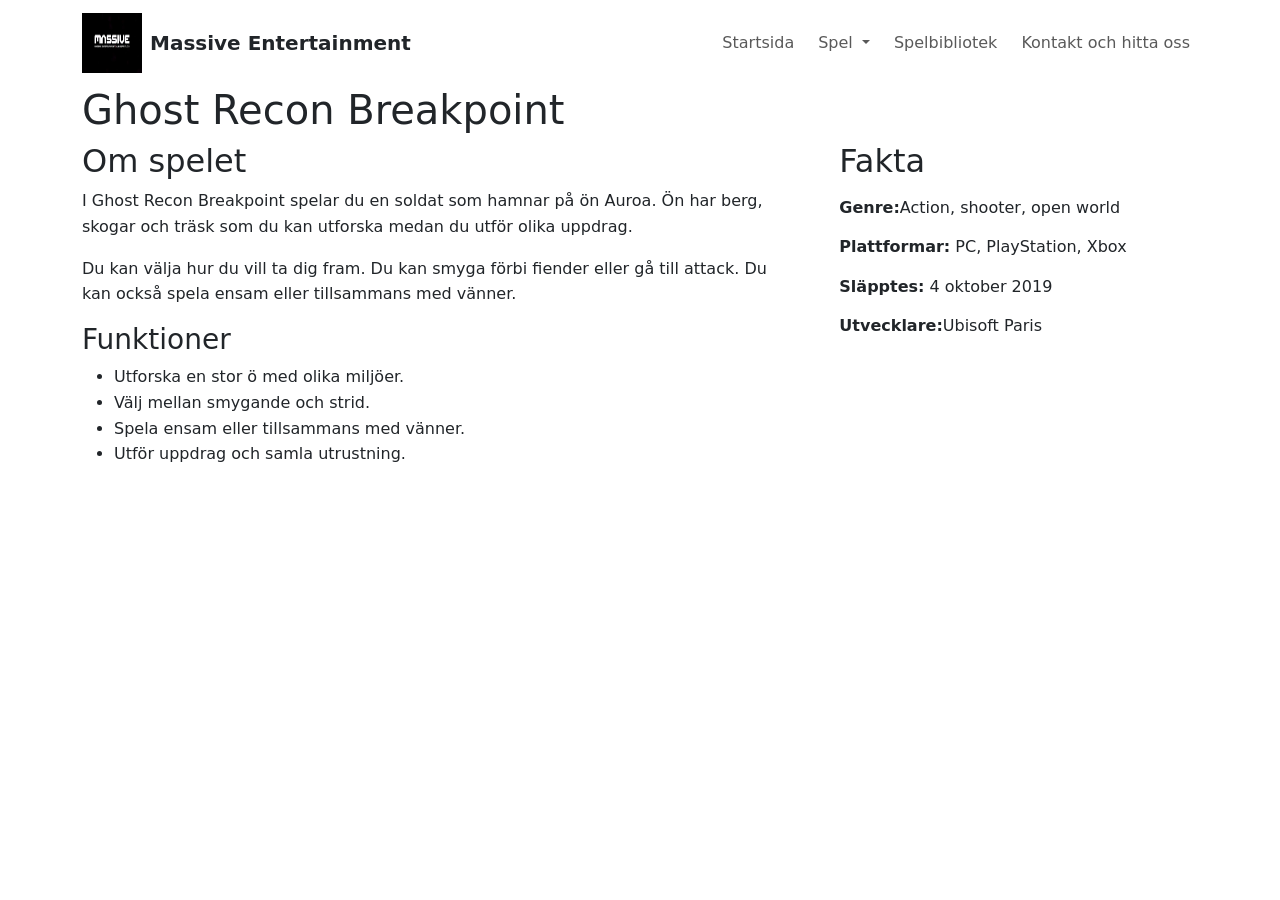
==== Ghost-recon.html @ 5711c76d "Faktainnehåll för ghost" ====
<!DOCTYPE html>
<html lang="sv">
<head>
    <meta charset="UTF-8">
    <meta name="viewport" content="width=device-width, initial-scale=1.0">
    <title>Ghost Recon Breakpoint - Massive Entertainment</title>

    <meta name="description" content="Läs om Ghost Recon Breakpoint, ett actionspel med en stor ö att utforska.">

    <link rel="stylesheet" href="bootstrap-5.3.8-dist/css/bootstrap.min.css">
    <link rel="stylesheet" href="style/style.css">

    <script src="bootstrap-5.3.8-dist/js/bootstrap.bundle.min.js" defer></script>
</head>
<body>
    <!-- Meny / Zelal-->
    <a class="skip-link" href="#innehåll">Hoppa till innehållet</a>

    <header>
        <nav class="navbar navbar-expand-md sticky-top site-nav">
            <div class="container">

                <a class="navbar-brand logga d-flex align-items-center gap-2" href="index.html">
                    <img src="images/Massiveentertainmentlogo.jpg" 
                    alt=""
                    width="60"
                    height="60">
                    Massive Entertainment
                </a>

                <button class="navbar-toggler"
                type="button"
                data-bs-toggle="collapse"
                data-bs-target="#huvudmeny"
                aria-controls="huvudmeny"
                aria-expanded="false"
                aria-label="Visa eller dölj menyn">

                <span class="navbar-toggler-icon"></span>
                </button>

                <div class="collapse navbar-collapse" id="huvudmeny">
                    <ul class="navbar-nav meny ms-auto align-items-md-center gap-2">

                        <li class="nav-item">
                            <a class="nav-link" href="index.html">Startsida</a>
                        </li>

                        <li class="nav-item dropdown">
                            <a class="nav-link dropdown-toggle" 
                            href="#"
                            role="button"
                            data-bs-target="dropdown"
                            aria-expanded="false">
                            Spel
                        </a>

                        <ul class="dropdown-menu">
                            <li>
                                <a class="dropdown-item" href="March-of-giants.html">
                                    March of Giants
                                </a>
                            </li>

                            <li>
                                <a class="dropdown-item" href="Splinter-cell.html">
                                    Splinter Cell
                                </a>
                            </li>

                            <li>
                                <a class="dropdown-item active" 
                                aria-current="page"
                                href="Ghost-recon.html">
                                Ghost Recon Breakpoint
                            </a>
                            </li>

                            <li>
                                <a class="dropdown-item" href="Thedivision2.html">
                                    The Division 2
                                </a>
                            </li>

                        </ul>
                        </li>

                        <li class="nav-item">
                            <a class="nav-link" href="tabell.html">Spelbibliotek</a>
                        </li>

                        <li class="nav-item">
                            <a class="nav-link" href="kontakt.html">Kontakt och hitta oss</a>
                        </li>

                    </ul>

                </div>
            </div>

        </nav>
    </header>

    <!-- Huvudinnehåll / Zelal -->
    <main id="innehåll" class="container">

        <h1>Ghost Recon Breakpoint</h1>

        <im class="spel-banner" 
        src="images/ghost-recon.svg" 
        alt="Illustration för Ghost Recon Breakpoint"
        width="1280"
        height="720">

        <div class="spel-layout">

            <section aria-labelledby="om-spelet">

                <h2 id="om-spelet">Om spelet</h2>

                <p>
                    I Ghost Recon Breakpoint spelar du en soldat som hamnar på ön Auroa. Ön har berg, skogar och träsk som du kan utforska medan du utför olika uppdrag.
                </p>

                <p>
                    Du kan välja hur du vill ta dig fram. Du kan smyga förbi fiender eller gå till attack. Du kan också spela ensam eller tillsammans med vänner.
                </p>

                <h3>Funktioner</h3>

                <ul>
                    <li>Utforska en stor ö med olika miljöer.</li>
                    <li>Välj mellan smygande och strid.</li>
                    <li>Spela ensam eller tillsammans med vänner.</li>
                    <li>Utför uppdrag och samla utrustning.</li>
                </ul>
            </section>

            <aside aria-labelledby="fakta-rubrik">

                <h2 id="fakta-rubrik">Fakta</h2>

                <ul class="fakta">
                    <li><strong>Genre:</strong>Action, shooter, open world</li>
                    <li><strong>Plattformar:</strong> PC, PlayStation, Xbox</li>
                    <li><strong>Släpptes:</strong> 4 oktober 2019</li>
                    <li><strong>Utvecklare:</strong>Ubisoft Paris</li>
                </ul>

            </aside>
        </div>

    </main>
</body>
</html>
---- style/style.css ----
/* Basfärg och färg för dark mode /Johan */
:root {
    --accent: blue;
    --kort-bg: white;
    --kant: white;
    --hero-text: white;
    --kort-skugga: rgb(7, 1, 85);
    --rundning: 10px;
    --luft: 40px;
}

@media (prefers-color-scheme: dark) {
    :root{
        color-scheme: dark;
        --accent: lightblue;
        --kort-bg: black;
        --kant: rgb(48, 42, 42);
        --kort-skugga: rgb(29, 52, 73);

        --bs-body-bg: black;
        --bs-body-color: white;
        --bs-emphasis-color: white;
        --bs-emphasis-color-rgb: 255, 255, 255;
        --bs-secondary-color: rgb(212, 198, 198);
        --bs-border-color-translucent: rgb(110, 110, 110);
        --bs-tertiary-bg: rgb(26, 26, 48);
        --bs-link-color-rbg: 77, 191, 255;
        --bs-link-hover-color-rbg: 128, 209, 255;
    }
}

body {
    line-height: 1.6;
}
section{
    margin-bottom: var(--luft);
}
.card{
    --bs-card-bg: var(--kort-bg);
}

/* Menyn hoppar ner om man förminskar skärmen/ använder den på mobilen /Alexander */
nav{
    flex-wrap: wrap;
    align-items: center;
}

/* Loggan och Massive entertainment texten /Alexander */
.logga{
    display: flex;
    align-items: center;
    gap: 0.5rem;
    font-weight: 700;
    text-decoration: none;
    color: inherit;
}

/* Texten i menyn har inget understreck /Alexander */
.meny a{
    text-decoration: none;
}

/* Css till footern / Norali */
.sidfot {
  border-top: 1px solid var(--kant);
  padding-block: var(--luft);
  text-align: center;
}
.sidfot p {
  margin-bottom: 0.25rem;
}

/* Tillgänglighet / Zelal */
a:focus-visible,
button:focus-visible {
    outline: 3px solid var(--accent);
    outline-offset: 3px;
}

/* Hoppa till innehållet / Zelal */

.skip-link {
    position: absolute;
    left: -9999px;
    top: 0;
}

.skip-link:focus {
    left: 10px;
    top: 10px;
    background: var(--accent);
    color: white;
    padding: 10px;
    z-index: 1000;
}

/* Stil för nav-länkar /Alexander */
.site-nav .nav-link {
    padding-block: 0.75;
}

/* Anpassningar för surfplatta/desktop /Alexander */
@media (min-width: 768px) {
    .site-nav .navbar-nav {
        gap: 0.5rem;
    }
    .site-nav .nav-link {
        padding-block: 0.5rem;
    }
}

/* Bilden funkade inte så jag använder denna länken från SVG istället /Alexander */
@media (prefers-color-scheme: dark) {
    .site-nav{
        --bs-navbar-toggler-icon-bg: url("data:image/svg+xml,%3csvg xmlns='http://www.w3.org/2000/svg' viewBox='0 0 30 30'%3e%3cpath stroke='rgba%28255, 255, 255, 0.85%29' stroke-linecap='round' stroke-miterlimit='10' stroke-width='2' d='M4 7h22M4 15h22M4 23h22'/%3e%3c/svg%3e");
}
}

/* CSS för heron /Johan */

.hero{
    background-image: linear-gradient(rgba(0, 0, 0, 0.45), rgba(0, 0, 0, 0.7)), url("/images/hero.jpg");
    background-size: cover;
    background-position: center;
    color: var(--hero-text);
    text-align: center;
    padding: 50px, 24px;
    border-radius: var(--rundning);
    margin-top: 24px;
}
.hero h1{
    font-weight: 800;
}
.hero p{
    max-width: 38rem;
    margin-inline: auto;
}
/* Basic animation för heron när man laddar in hemsidan / Johan */
@keyframes glid-in {
    0%   {opacity: 0;   transform: translateY(30px); }
    50%  {opacity: 0.6; transform: translateY(10px); }
    100% {opacity: 1;   transform: translateY(0);    }
}
.hero h1,
.hero p {
    animation: glid-in 1s ease-out both;
}
/* CSS så knappen lyfter lite när man håller musen på "Se spelen"  */
.kop-knapp{
    transition: transform 0.2s, box-shadow 0.2s;
}
.kop-knapp:hover,
.kop-knapp:focus-visible {
    transform: translateY(-5px) scale(1.05);
    box-shadow: 0 6px 16px rgba(0, 0, 0, 0.4);
}

/* Om oss, siffror i rad, Flexbox /Alexander */
.siffror {
    display: flex;
    flex-wrap: wrap;
    gap: 1rem;
    padding: 0;
    list-style: none;
}

.siffror li {
    flex: 1 1 10rem;
    text-align: center;
    padding: 1rem;
    background-color: var(--kort-bg);
    border: 1px solid var(--kant);
    border-radius: var(--rundning);
}

.siffror strong {
    display: block;
    font-size: 2rem;
    color: var(--accent);
}

/* Jag har gjort en Galleri(Grid) /Alexander */
.galleri{
    display: grid; 
    grid-template-columns: 1fr;
    gap: 1.5rem;
}

.spelkort .card-img-top {
    aspect-ratio: 16 / 9;
    object-fit: cover;
}

.spelkort .card-title a {
    text-decoration: none;
}

/* Css kod för flexboxen ( delen med samarbetspartners ) / Norali */
.partners {
  display: flex;
  flex-wrap: wrap;
  gap: 1.5rem;
}
.partner {
  flex: 1 1 15rem;
  text-align: center;
}
.partner img {
  max-width: 160px;
  margin: 0 auto 0.5rem;
}

/* Spelsidorna / Zelal */
.spel-banner {
    display: block;
    width: 100%;
    height: auto;
    aspect-ratio: 21 / 9;
    object-fit: contain;
    border-radius: var(--rundning);
    margin-bottom: var(--luft);
}

/* Mobil: text och faktaruta under varandra / Zelal*/
.spel-layout {
    display: grid;
    grid-template-columns: 1fr;
    gap: var(--luft);
}

.fakta {
    padding: 0;
}

.fakta li {
    list-style: none;
    padding: 0.4rem 0;
    border-bottom: 1px solid var(--kant);
}

/* Desktop: text till vänster, faktaruta till höger / Zelal*/
@media (min-width: 1024px) {
    .spel-layout {
        grid-template-columns: 2fr 1fr;
    }
}

/* Responsivt galleri /Alexander */
@media (min-width: 768px) { /* Surfplatta: 2 spelkort i bredd /Alexander */
    .galleri {
        grid-template-columns: repeat(2, 1fr);
    }
}

/* Desktop: 4 spelkort i bredd /Alexander */
@media (min-width: 992px) { 
    .galleri {
        grid-template-columns: repeat (4, 1fr);
    }
}

/* Går nu att scrolla tabellen i telefonen utan att den blir för trång / Norali */
.tabell-ruta {
  overflow-x: auto;
  margin-bottom: var(--luft);
  border: 1px solid var(--kant);
  border-radius: var(--rundning);
}
.tabell-ruta table {
  min-width: 600px;
  margin-bottom: 0;
}
.tabell-ruta caption {
  caption-side: top;
  padding: 0.75rem 1rem;
}
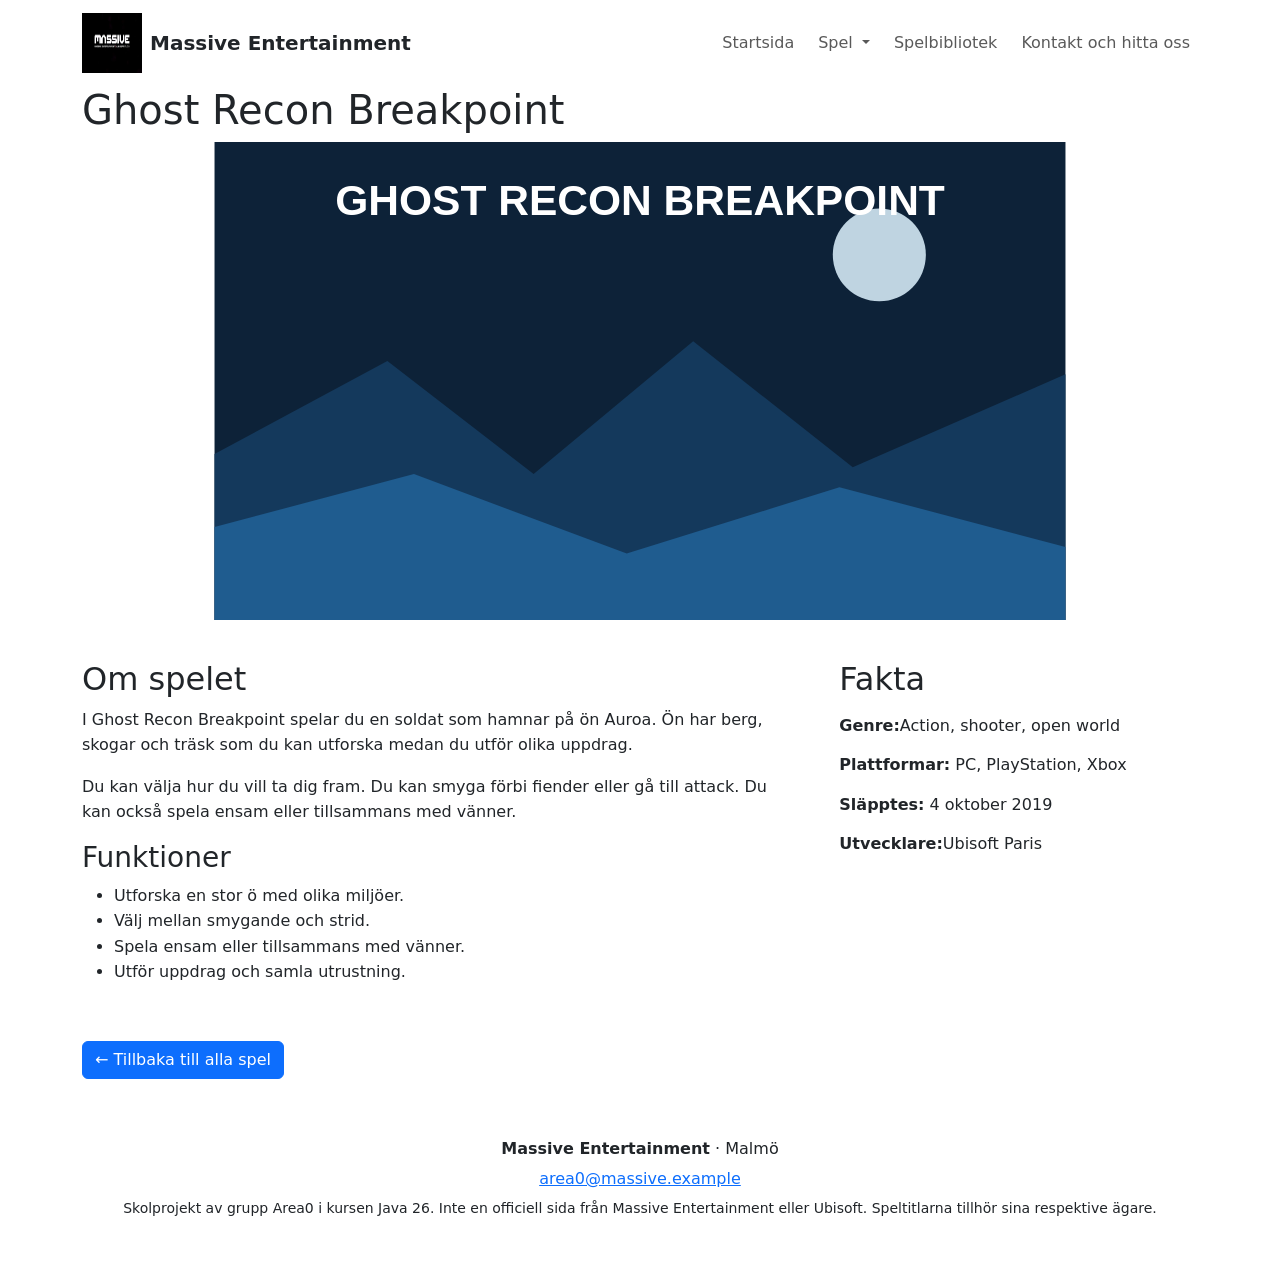
==== commit 2af537a5: "Footer och lite annat" ====
--- a/Ghost-recon.html
+++ b/Ghost-recon.html
@@ -106,7 +106,7 @@
 
         <h1>Ghost Recon Breakpoint</h1>
 
-        <im class="spel-banner" 
+        <img class="spel-banner" 
         src="images/ghost-recon.svg" 
         alt="Illustration för Ghost Recon Breakpoint"
         width="1280"
@@ -150,6 +150,34 @@
             </aside>
         </div>
 
+        <p>
+            <a href="index.html#galleri" class="btn btn-primary kop-knapp">
+                ← Tillbaka till alla spel
+            </a>
+        </p>
+
     </main>
+
+    <!-- Footer / Zelal -->
+    <footer class="sidfot">
+        <div class="container">
+
+            <p><strong>Massive Entertainment</strong> · Malmö</p>
+
+            <p>
+                <a href="mailto:area0@massive.example">
+                    area0@massive.example
+                </a>
+            </p>
+
+            <p>
+                <small>
+                    Skolprojekt av grupp Area0 i kursen Java 26. Inte en officiell sida från Massive Entertainment eller Ubisoft. Speltitlarna tillhör sina respektive ägare.
+                </small>
+            </p>
+
+        </div>
+
+    </footer>
 </body>
 </html>
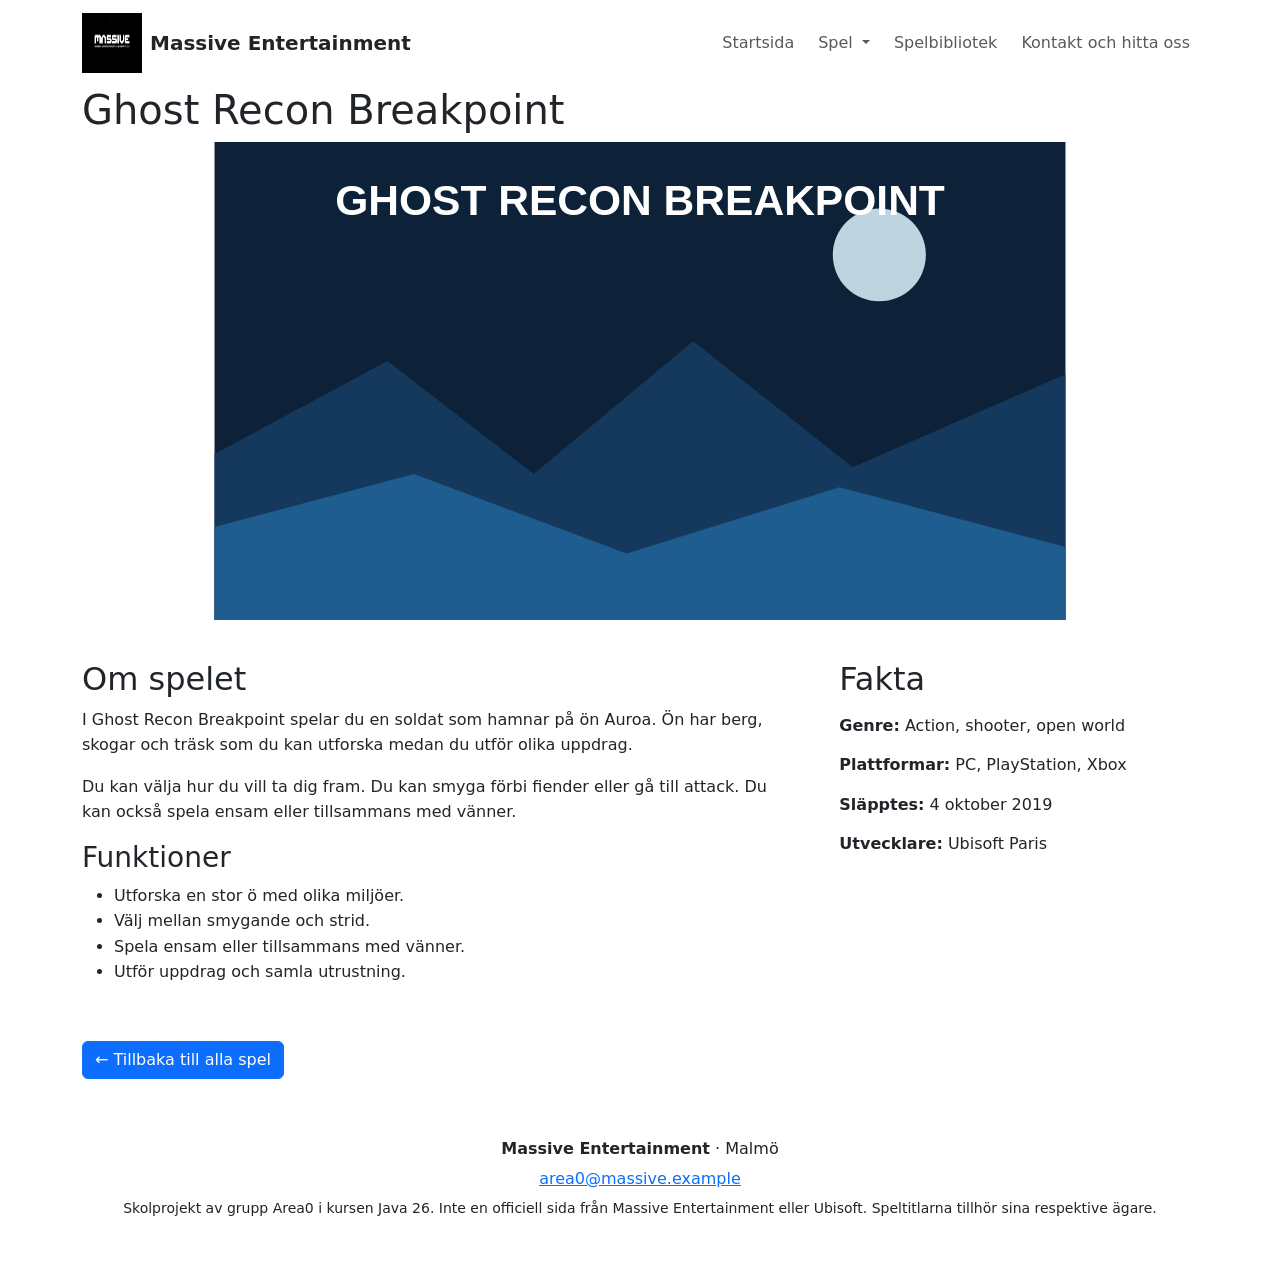
==== commit bd4aecbb: "Splinter html" ====
--- a/Ghost-recon.html
+++ b/Ghost-recon.html
@@ -141,10 +141,10 @@
                 <h2 id="fakta-rubrik">Fakta</h2>
 
                 <ul class="fakta">
-                    <li><strong>Genre:</strong>Action, shooter, open world</li>
+                    <li><strong>Genre:</strong> Action, shooter, open world</li>
                     <li><strong>Plattformar:</strong> PC, PlayStation, Xbox</li>
                     <li><strong>Släpptes:</strong> 4 oktober 2019</li>
-                    <li><strong>Utvecklare:</strong>Ubisoft Paris</li>
+                    <li><strong>Utvecklare:</strong> Ubisoft Paris</li>
                 </ul>
 
             </aside>
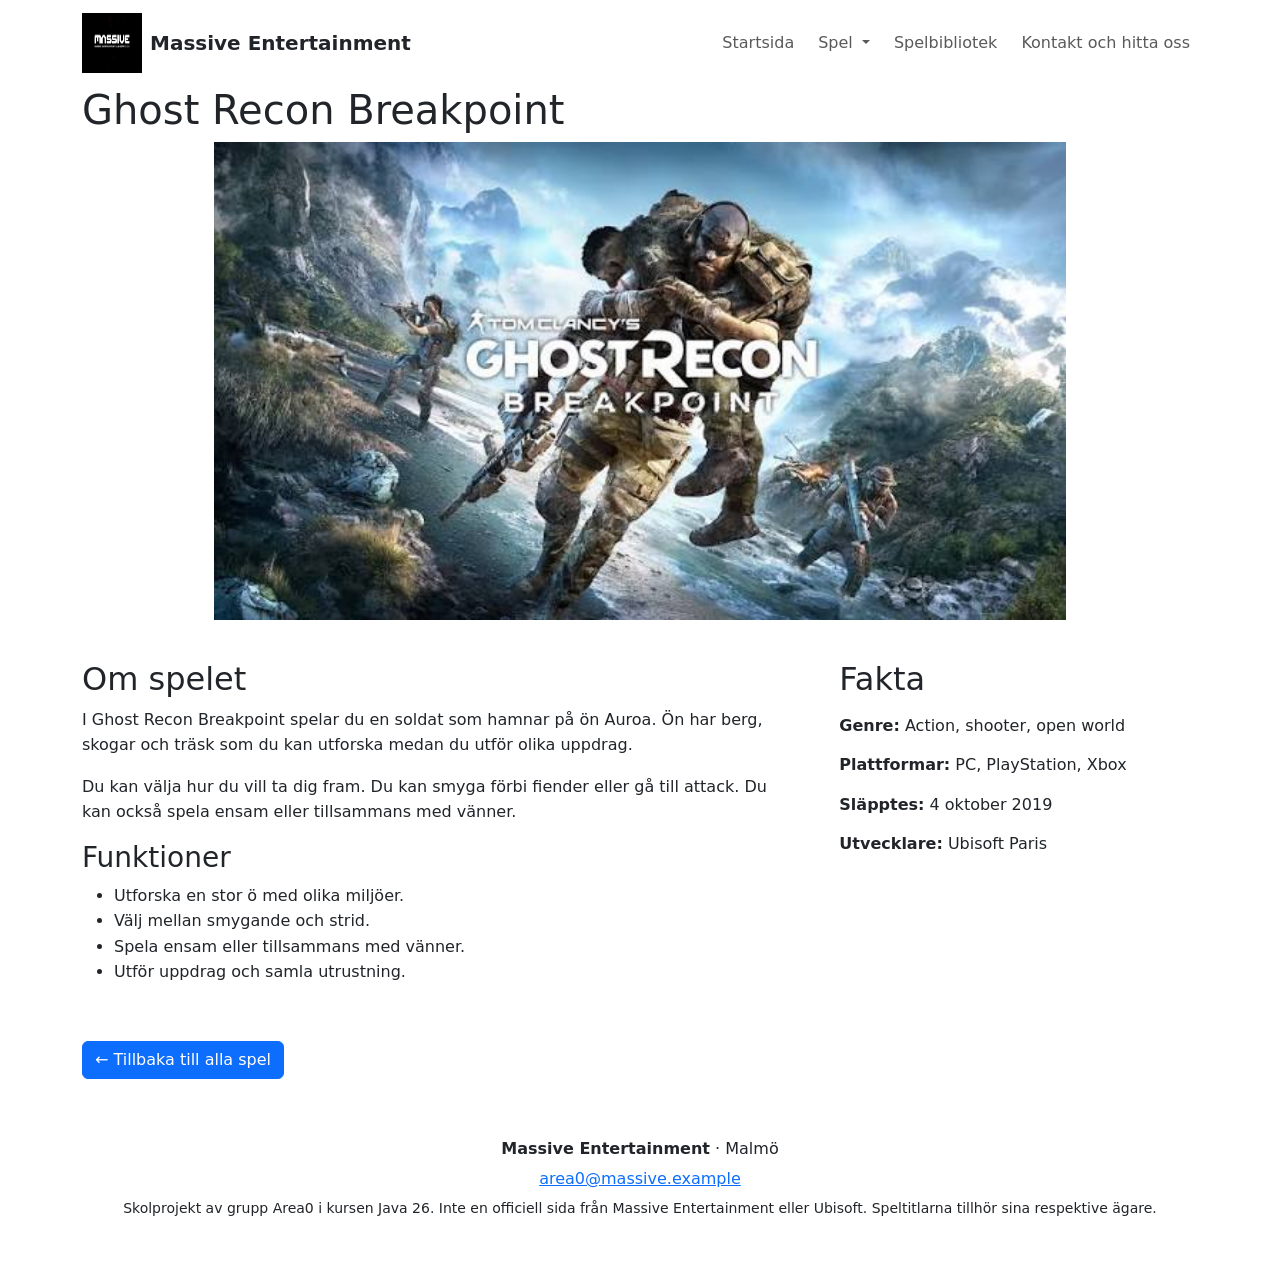
==== commit ee8d4c2b: "Uppdaterat bilder till respektive spel" ====
--- a/Ghost-recon.html
+++ b/Ghost-recon.html
@@ -50,7 +50,7 @@
                             <a class="nav-link dropdown-toggle" 
                             href="#"
                             role="button"
-                            data-bs-target="dropdown"
+                            data-bs-toggle="dropdown"
                             aria-expanded="false">
                             Spel
                         </a>
@@ -107,7 +107,7 @@
         <h1>Ghost Recon Breakpoint</h1>
 
         <img class="spel-banner" 
-        src="images/ghost-recon.svg" 
+        src="images/ghost-recon.jpg" 
         alt="Illustration för Ghost Recon Breakpoint"
         width="1280"
         height="720">
--- a/style/style.css
+++ b/style/style.css
@@ -25,8 +25,8 @@
         --bs-secondary-color: rgb(212, 198, 198);
         --bs-border-color-translucent: rgb(110, 110, 110);
         --bs-tertiary-bg: rgb(26, 26, 48);
-        --bs-link-color-rbg: 77, 191, 255;
-        --bs-link-hover-color-rbg: 128, 209, 255;
+        --bs-link-color-rgb: 77, 191, 255;
+        --bs-link-hover-color-rgb: 128, 209, 255;
     }
 }
 
@@ -97,7 +97,7 @@
 
 /* Stil för nav-länkar /Alexander */
 .site-nav .nav-link {
-    padding-block: 0.75;
+    padding-block: 0.75rem;
 }
 
 /* Anpassningar för surfplatta/desktop /Alexander */
@@ -120,12 +120,12 @@
 /* CSS för heron /Johan */
 
 .hero{
-    background-image: linear-gradient(rgba(0, 0, 0, 0.45), rgba(0, 0, 0, 0.7)), url("/images/hero.jpg");
+    background-image: linear-gradient(rgba(0, 0, 0, 0.45), rgba(0, 0, 0, 0.7)), url("../images/hero.jpg");
     background-size: cover;
     background-position: center;
     color: var(--hero-text);
     text-align: center;
-    padding: 50px, 24px;
+    padding: 50px 24px;
     border-radius: var(--rundning);
     margin-top: 24px;
 }
@@ -188,8 +188,10 @@
 }
 
 .spelkort .card-img-top {
-    aspect-ratio: 16 / 9;
-    object-fit: cover;
+    width: 100%;
+    height: 220px;
+    object-fit: contain;
+    background-color: #111;
 }
 
 .spelkort .card-title a {
@@ -256,7 +258,7 @@
 /* Desktop: 4 spelkort i bredd /Alexander */
 @media (min-width: 992px) { 
     .galleri {
-        grid-template-columns: repeat (4, 1fr);
+        grid-template-columns: repeat(4, 1fr);
     }
 }
 
@@ -274,4 +276,68 @@
 .tabell-ruta caption {
   caption-side: top;
   padding: 0.75rem 1rem;
+}
+/* "Visitkort" för oss på kontaktsidan / Norali */
+.medlemmar {
+  display: flex;
+  flex-wrap: wrap;
+  gap: 1.5rem;
+}
+.medlem {
+  flex: 1 1 14rem;
+  text-align: center;
+}
+/* Rund ruta med initialer istället för foto / Norali */
+.initialer {
+  display: flex;
+  align-items: center;
+  justify-content: center;
+  width: 80px;
+  height: 80px;
+  margin: 0 auto 1rem;
+  border-radius: 50%;
+  background: var(--accent);
+  color: var(--bs-body-bg);
+  font-size: 1.5rem;
+  font-weight: 700;
+}
+.medlem p {
+  margin-bottom: 0.25rem;
+}
+
+/* Aktiva navigeringslinkar /Alexander */
+.site-nav .nav-link.active, 
+.site-nav .dropdown-item.active {
+    color: var(--accent);
+    font-weight: 700;
+}
+
+.site-nav .nav-link.active {
+    text-decoration: underline;
+    text-underline-offset: 6px;
+}
+
+.site-nav .dropdown-item.active {
+    background-color: transparent;
+}
+
+/* Hover och fokus effekter på spelkort /Alexander */
+.spelkort {
+    transition: transform 0.25s, box-shadow 0.25s;
+}
+
+.spelkort:hover,
+.spelkort:focus-within {
+    transform: translateY(-6px);
+    box-shadow: 0 10px 24px var(--kort-skugga);
+}
+
+/* Stänger av animationer och övergångar om besökaren har valt att minska rörelse i sina inställningar / Zelal */
+@media (prefers-reduced-motion: reduce) {
+    *,
+    *::before,
+    *::after {
+        animation: none !important;
+        transition: none !important;
+    }
 }
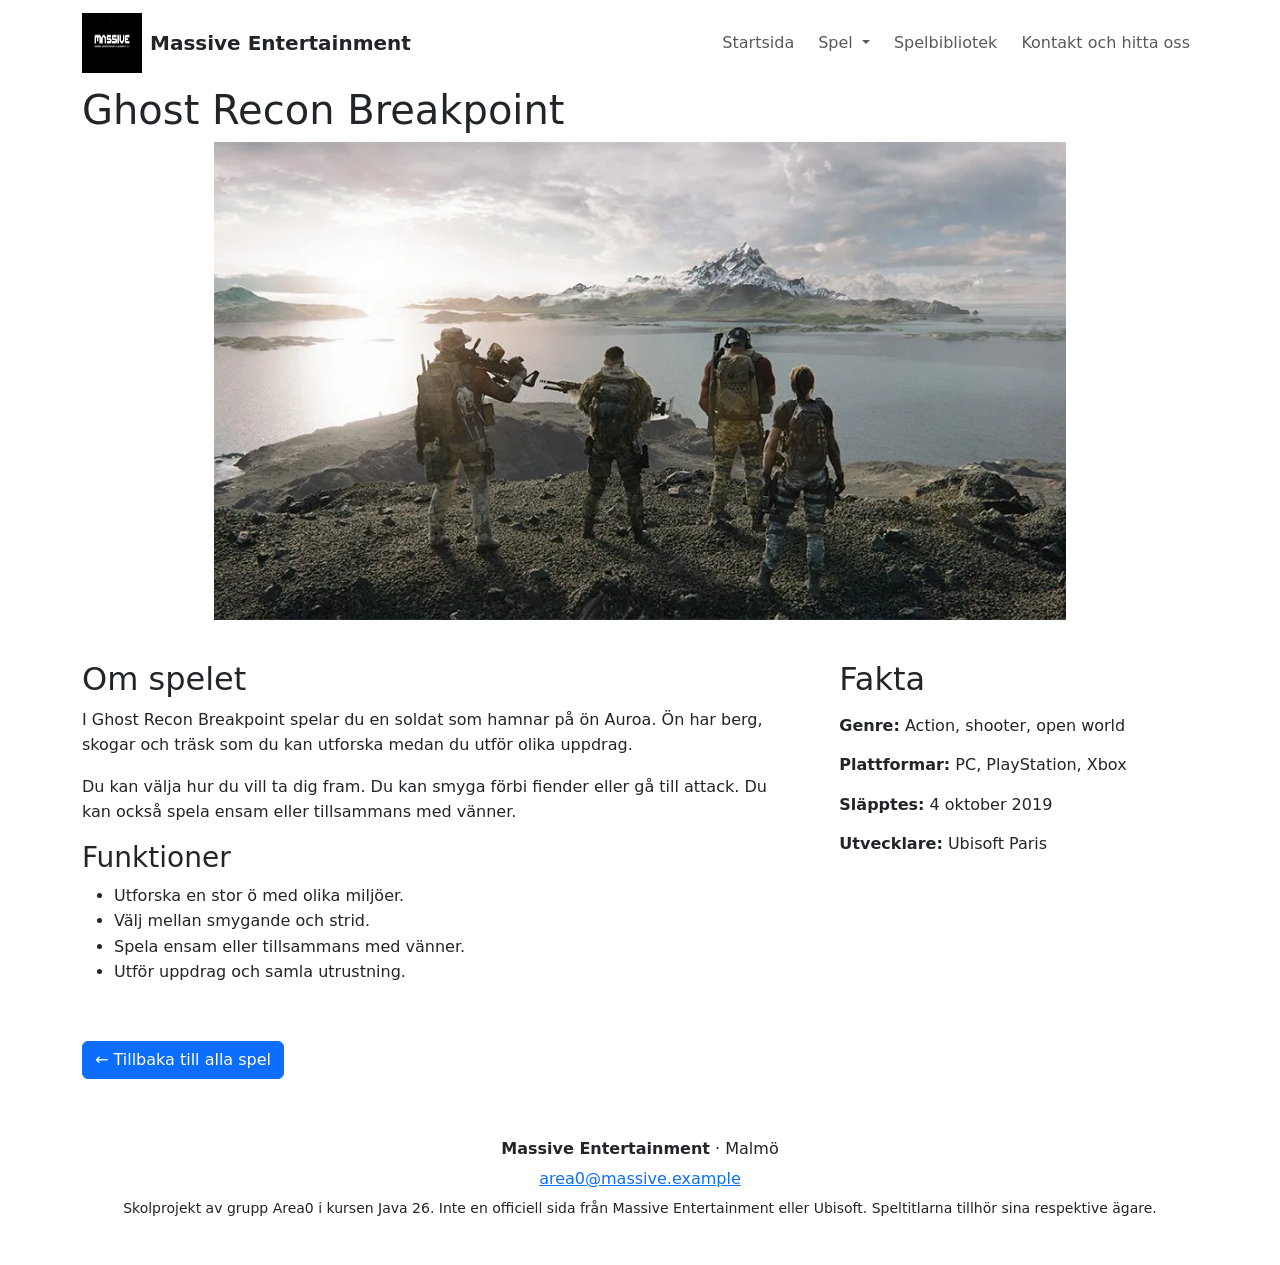
==== commit 9ad4e5c0: "Fick lite feeling och ändrade bilderna inne på spelens respektive html" ====
--- a/Ghost-recon.html
+++ b/Ghost-recon.html
@@ -107,7 +107,7 @@
         <h1>Ghost Recon Breakpoint</h1>
 
         <img class="spel-banner" 
-        src="images/ghost-recon.jpg" 
+        src="images/ghost-recon-breakpoint-a.jpg" 
         alt="Illustration för Ghost Recon Breakpoint"
         width="1280"
         height="720">
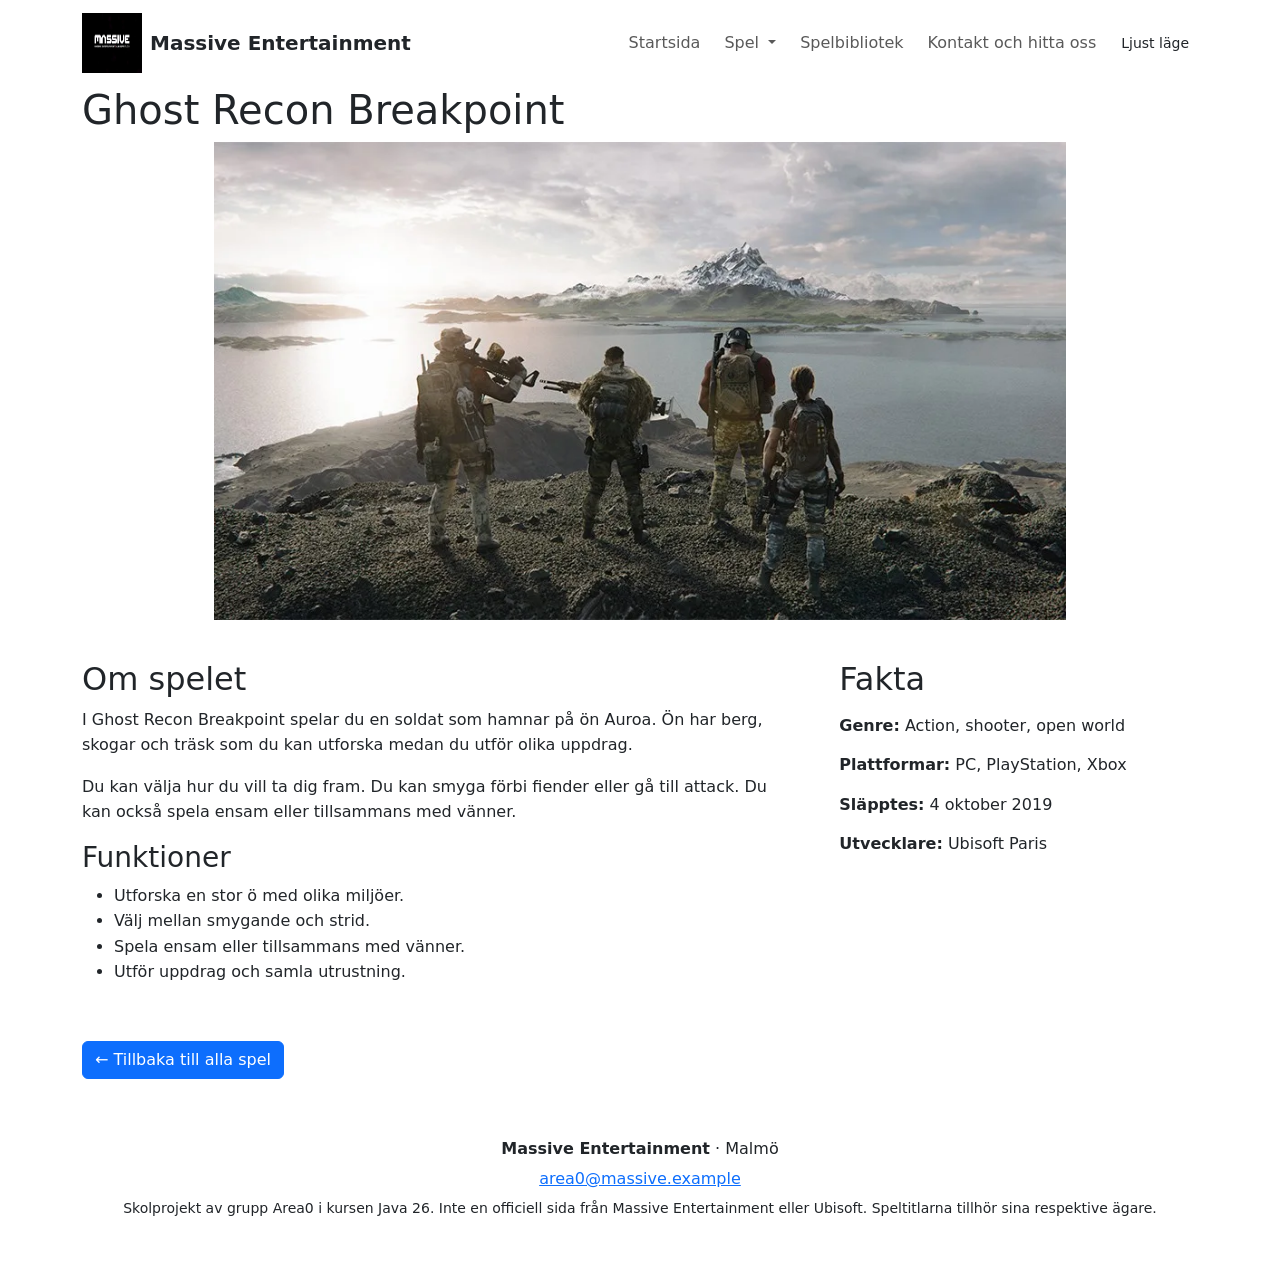
==== commit 82bd4fb5: "lagt till dark mode-knappen på alla spelsidorna" ====
--- a/Ghost-recon.html
+++ b/Ghost-recon.html
@@ -92,6 +92,7 @@
                         <li class="nav-item">
                             <a class="nav-link" href="kontakt.html">Kontakt och hitta oss</a>
                         </li>
+                        <li class="nav-item"><button id="tema-knapp" class="btn btn-outline-accent btn-sm" type="button" aria-pressed="true">Ljust läge</button></li> 
 
                     </ul>
 
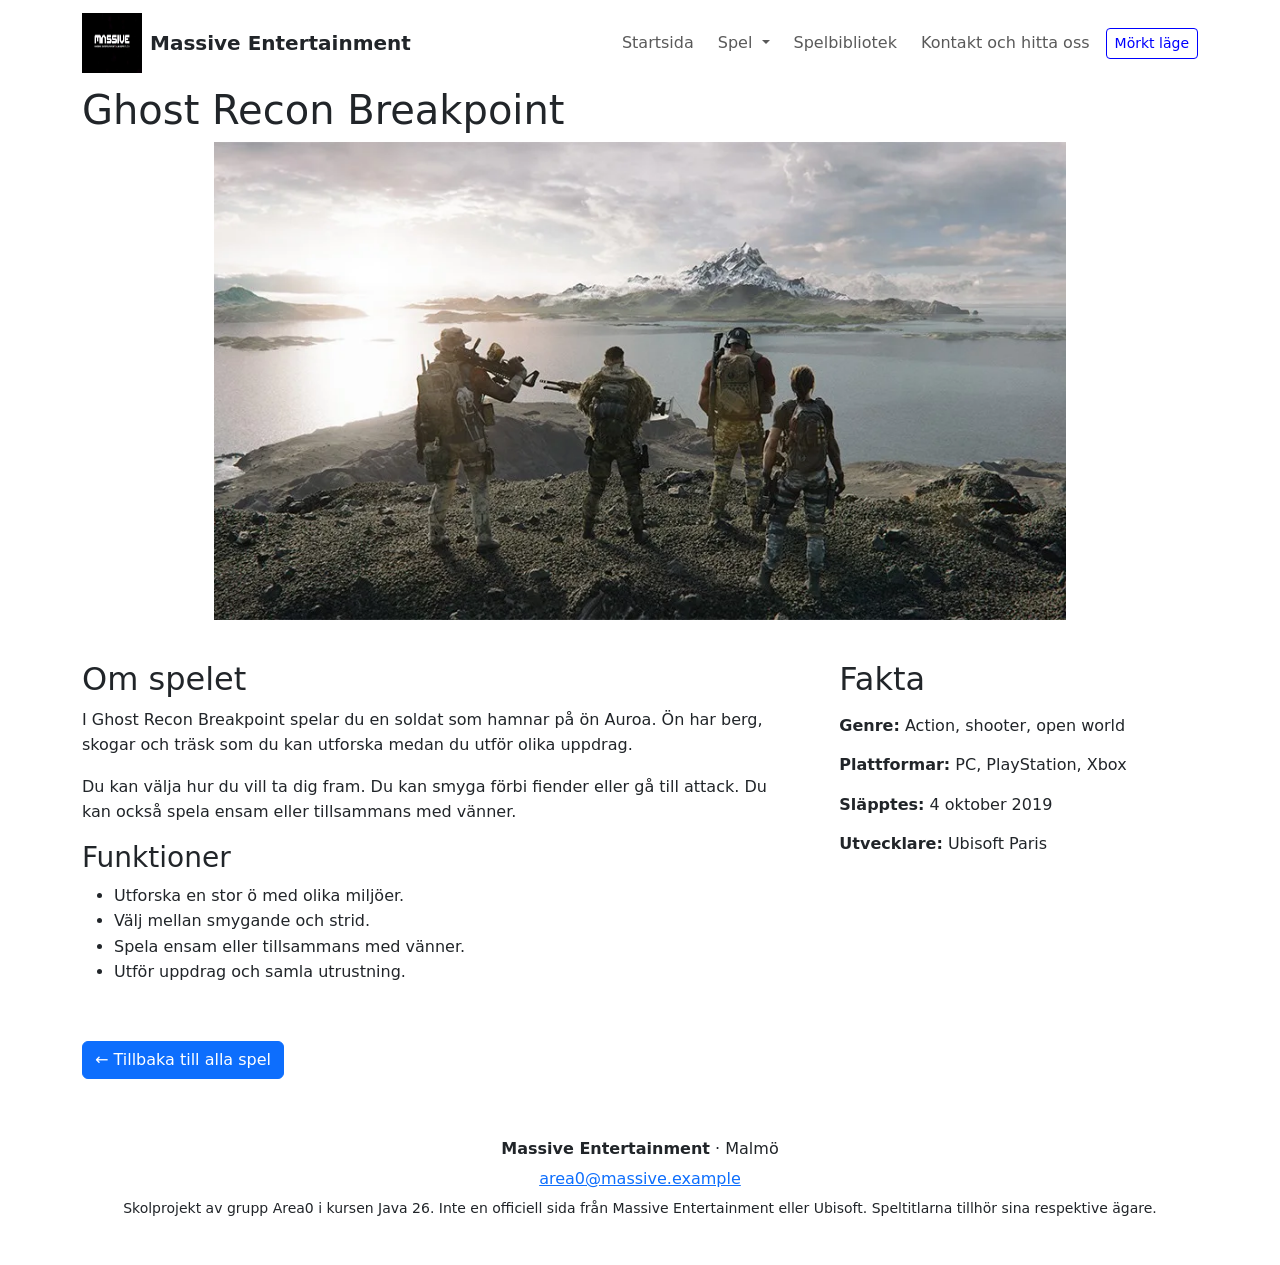
==== commit 047e7147: "Javacsripten för mörkt/ljust läge" ====
--- a/Ghost-recon.html
+++ b/Ghost-recon.html
@@ -9,6 +9,7 @@
 
     <link rel="stylesheet" href="bootstrap-5.3.8-dist/css/bootstrap.min.css">
     <link rel="stylesheet" href="style/style.css">
+    <script src="js/tema.js"></script>
 
     <script src="bootstrap-5.3.8-dist/js/bootstrap.bundle.min.js" defer></script>
 </head>
@@ -92,7 +93,7 @@
                         <li class="nav-item">
                             <a class="nav-link" href="kontakt.html">Kontakt och hitta oss</a>
                         </li>
-                        <li class="nav-item"><button id="tema-knapp" class="btn btn-outline-accent btn-sm" type="button" aria-pressed="true">Ljust läge</button></li> 
+                        <li class="nav-item"><button id="tema-knapp" class="btn btn-outline-accent btn-sm" type="button">Ljust läge</button></li> 
 
                     </ul>
 
--- a/style/style.css
+++ b/style/style.css
@@ -10,24 +10,23 @@
     --luft: 40px;
 }
 
-@media (prefers-color-scheme: dark) {
-    :root{
-        color-scheme: dark;
-        --accent: lightblue;
-        --kort-bg: black;
-        --kant: rgb(48, 42, 42);
-        --kort-skugga: rgb(29, 52, 73);
-
-        --bs-body-bg: black;
-        --bs-body-color: white;
-        --bs-emphasis-color: white;
-        --bs-emphasis-color-rgb: 255, 255, 255;
-        --bs-secondary-color: rgb(212, 198, 198);
-        --bs-border-color-translucent: rgb(110, 110, 110);
-        --bs-tertiary-bg: rgb(26, 26, 48);
-        --bs-link-color-rgb: 77, 191, 255;
-        --bs-link-hover-color-rgb: 128, 209, 255;
-    }
+/* Mörkt läge styrs av data-bs-theme="dark" på <html>, tema.js utgår från systemets inställning tills man klickar på knappen. /Johan */
+:root[data-bs-theme="dark"] {
+    color-scheme: dark;
+    --accent: lightblue;
+    --kort-bg: black;
+    --kant: rgb(48, 42, 42);
+    --kort-skugga: rgb(29, 52, 73);
+
+    --bs-body-bg: black;
+    --bs-body-color: white;
+    --bs-emphasis-color: white;
+    --bs-emphasis-color-rgb: 255, 255, 255;
+    --bs-secondary-color: rgb(212, 198, 198);
+    --bs-border-color-translucent: rgb(110, 110, 110);
+    --bs-tertiary-bg: rgb(26, 26, 48);
+    --bs-link-color-rgb: 77, 191, 255;
+    --bs-link-hover-color-rgb: 128, 209, 255;
 }
 
 body {
@@ -111,10 +110,20 @@
 }
 
 /* Bilden funkade inte så jag använder denna länken från SVG istället /Alexander */
-@media (prefers-color-scheme: dark) {
-    .site-nav{
+[data-bs-theme="dark"] .site-nav{
         --bs-navbar-toggler-icon-bg: url("data:image/svg+xml,%3csvg xmlns='http://www.w3.org/2000/svg' viewBox='0 0 30 30'%3e%3cpath stroke='rgba%28255, 255, 255, 0.85%29' stroke-linecap='round' stroke-miterlimit='10' stroke-width='2' d='M4 7h22M4 15h22M4 23h22'/%3e%3c/svg%3e");
 }
+
+/* Knappen för ljust/mörkt läge (Bootstrap har ingen btn-outline-accent, så vi gör en egen) */
+.btn-outline-accent {
+    --bs-btn-color: var(--accent);
+    --bs-btn-border-color: var(--accent);
+    --bs-btn-hover-color: var(--bs-body-bg);
+    --bs-btn-hover-bg: var(--accent);
+    --bs-btn-hover-border-color: var(--accent);
+    --bs-btn-active-color: var(--bs-body-bg);
+    --bs-btn-active-bg: var(--accent);
+    --bs-btn-active-border-color: var(--accent);
 }
 
 /* CSS för heron /Johan */
